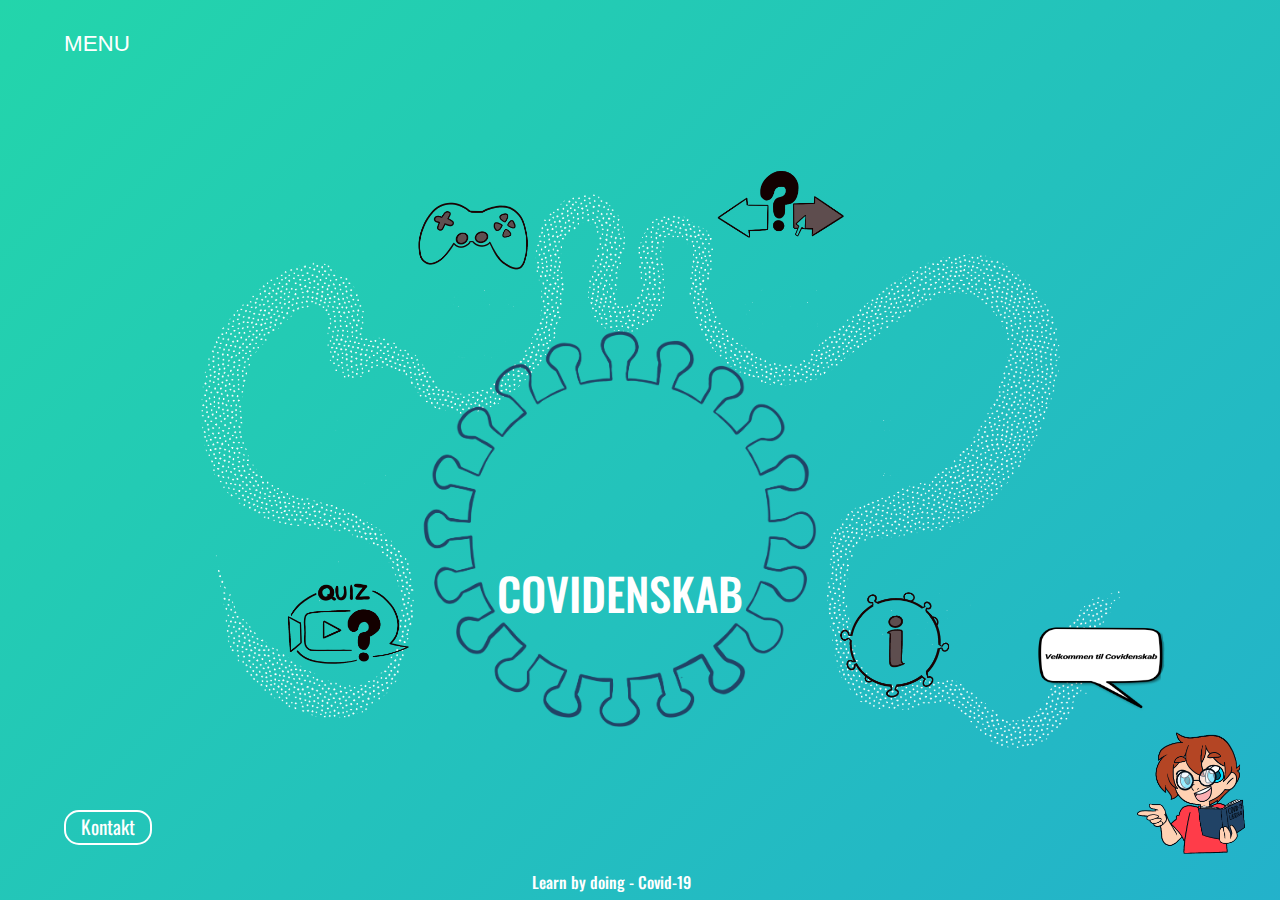
==== index.html @ 861c482c "nkn" ====
<!DOCTYPE html>
<html lang="en">

<head>
  <meta charset="UTF-8">
  <meta name="viewport" content="width=device-width, initial-scale=1.0">
  <meta http-equiv="X-UA-Compatible" content="ie=edge">

  <link rel="shortcut icon" href="">

  <link href="forside_style.css" rel="stylesheet" type="text/css">
  <!-- google font -->
  <link href="https://fonts.googleapis.com/css2?family=Open+Sans:ital,wght@0,300;0,400;0,600;0,700;0,800;1,300;1,400;1,600;1,700;1,800&family=Oswald:wght@200;300;400;500;600;700&display=swap"
    rel="stylesheet">
  <!-- bootstrap CSS -->
  <link rel="stylesheet" href="https://maxcdn.bootstrapcdn.com/bootstrap/4.4.1/css/bootstrap.min.css">
  <!-- jQuery library -->
  <script src="https://ajax.googleapis.com/ajax/libs/jquery/3.4.1/jquery.min.js"></script>
  <!-- Bootstrap JavaScript -->
  <script src="https://maxcdn.bootstrapcdn.com/bootstrap/4.4.1/js/bootstrap.min.js"></script>
  <!-- Font Awesome -->
  <link rel="stylesheet" href="https://use.fontawesome.com/releases/v5.8.1/css/all.css" integrity="sha384-50oBUHEmvpQ+1lW4y57PTFmhCaXp0ML5d60M1M7uH2+nqUivzIebhndOJK28anvf"
    crossorigin="anonymous">

  <title>Covidenskab</title>
</head>


<body>
  <div id="wrapper">

    <div id="baggrund" class="">
      <!-- 
      <nav id="slide-menu">
        <ul>
          <li class="timeline">Timeline</li>
          <li class="events">Events</li>
          <li class="calendar">Calendar</li>
          <li class="sep settings">Settings</li>
          <li class="logout">Logout</li>
        </ul>
      </nav> -->

      <div class="menu">
        <a href="">MENU</a>
      </div>
      <!-- <div class="menu-trigger">
        <h5 class="menu">MENU</h5>
      </div> -->



      <img class="virus" src="billeder/covid.png" alt="virus covid-19">



      <div class="sprite icon1">

        <a onClick="overlayspil()">
          <img alt="controller icon" src="Icon ideas/kontrollerblack.png">
        </a>

        <a onClick="overlayspil()">
          <img alt="controller icon" class="img-top" src="Icon ideas/kontrollerrod.png">
        </a>

      </div>

      <div class="modalbox minispil-box">
        <div class="dialog">
          <button title="Close" onClick="overlayspil()" class="closebutton" id="close">X</button>
          <div>
            <div class="container indhold">
              <h2> Platformspil</h2>
              <img src="billeder/coronaspil.png" alt="klikhistorie">
              <p> I denne aktivitet skal du være hurtig på knapperne! Hjælp Alex med at holde afstand til de andre mennesker
                på sin vej, og sørg for at få samlet håndsprit og ansigtsmasker på vejen. Er du klar til at hoppe højt for
                at holde afstand? Så start spillet!
              </p>
              <a class="btn" href="http://lotte-portfolio.dk/PlatformSpil/index.html">Start</a>
            </div>
          </div>
        </div>
      </div>

      <div class="sprite icon2">

        <a href="historie.html">
          <img alt="klik quiz icon" src="Icon ideas/klikquizblack.png">
        </a>

        <a onClick="overlay()">
          <img alt="klik quiz icon" class="img-top" src="Icon ideas/klikquizrod.png">
        </a>

      </div>


      <div class="modalbox historie-box">
        <div class="dialog">
          <button title="Close" onClick="overlay()" class="closebutton" id="close">X</button>
          <div>
            <div class="container indhold">
              <h2> Historie tid</h2>
              <img src="billeder/klikhistorie.png" alt="klikhistorie">
              <P> I denne aktivitet skal du træffe nogle svære beslutninger for at undgå smittespredning. Du følger Alex igennem
                sin dag, hvor du skal hjælpe med at vælge hvad der skal ske i historien. Sørg for at tage de fornuftigste
                og sikre valg!</P>
              <a class="btn" href="klikhistorie.html">Start</a>
            </div>
          </div>
        </div>
      </div>

      <div class="sprite icon3">

        <a onClick="overlayquiz()">
          <img src="Icon ideas/quizblack.png" alt="quiz icon">
        </a>

        <a onClick="overlayquiz()">
          <img alt="quiz icon" class="img-top" src="Icon ideas/quizrod.png">
        </a>

      </div>

      <div class="modalbox quiz-box">
        <div class="dialog">
          <button title="Close" onClick="overlayquiz()" class="closebutton" id="close">X</button>
          <div>
            <div class="container indhold">
              <h2> Videoquizzen</h2>
              <img src="billeder/videospil.png" alt="klikhistorie">
              <P> I denne aktivitet skal du teste dig selv, og se om du ved mere om corona-virussen end Johan gør. Han har lidt
                svært ved at forstå det, så han stiller nogle spørgsmål, hvor du skal give dit bedste bud på et svar . Start
                aktiviteten og test din viden!</P>
              <a class="btn" href="videoquiz.html">Tag Quiz</a>
            </div>
          </div>
        </div>
      </div>

      <div class="sprite icon4">

        <a href="thecrew.html">
          <img src="Icon ideas/infoblack.png" alt="info">
        </a>

        <a href="thecrew.html">
          <img alt="quiz icon" class="img-top" src="Icon ideas/inforod.png">
        </a>

      </div>

      <div class="header">
        <h1>COVIDENSKAB</h1>
      </div>

      <div class="undertitel">
        <h6>Learn by doing - Covid-19</h6>
      </div>
      <div class="kontakt">
        <a href="kontakt.html">Kontakt</a>
      </div>


      <img src="billeder/header_img.png" class="maskot" alt="dreng med bog">


      <img src="billeder/fcf0a50709e283336ca69100eb79d738.png" class="taleboble" alt="dreng med bog">

    </div>

    <script src="script/quiz.js "></script>

  </div>
  <!--end wrapper -->
</body>

</html>
---- forside_style.css ----
/* #wrapper{
max-width: 1920px;
height: auto;
margin: 0 auto;
} */

/* stopper scrool */
html, body {margin: 0; height: 100%; overflow: hidden}

body{
    background: linear-gradient(-45deg, #ee7752, #e73c7e, #23a6d5, #23d5ab);
	background-size: 400% 400%;
    animation: gradient 15s ease infinite;
    overflow: hidden;
}

#wrapper { 
    background: url(billeder/Baggrund.png) no-repeat center center fixed; 
    -webkit-background-size: cover;
    -moz-background-size: cover;
    -o-background-size: cover;
    background-size: cover;
    width: 100vw;
    height: 100vh;
    z-index: 2;
    position: relative;
  }

  #baggrund{
      position: relative;
      height: 100vh;
  }

 h1, h6, .kontakt a{
    font-family: 'Oswald', sans-serif;
  }

.menu{
    
    position: absolute;
    top: 3%;
    left: 5%;
    z-index: 100;
    text-align: center;
    color: white; 
}
.menu a {
   font-size: 1.4rem !important;
}

.kontakt{
    position: absolute;
    top: 90%;
    left: 5%;
    z-index: 100;
}

.undertitel{
    font-size: 1vw;
    position: absolute;
    top: 97%;
    right: 46%;
    z-index: -11;
    text-align: center;
    
    color: white; 
}

.header{
    
    position: absolute;
    color:white;
    left: 38.8%;
    top:63%;
    z-index: -2;
    text-align: center;
}
.header h1{
    font-size: 3.5vw;
}
.maskot{
    position: absolute;
    top: 81%;
    right: 2%;
    z-index: 100;
    
}
.maskot {
    width: 10%;
    height: auto;
}



.taleboble{
    position: absolute;
    top: 65%;
    right: 9%;
    z-index: 100;
}
.taleboble {
    width: 10%;
    height: auto;
}   


.maskot, .taleboble{
    animation: opacity 10s  ease-out;
}


.kontakt a:link, .kontakt a:visited, .menu a:link, .menu a:visited {
    font-size: 1.2rem;
    color: white;
    text-align: center;
    text-decoration: none;
    display: inline-block;
}

 .kontakt a:link, .kontakt a:visited{
    border: solid 2px white;
    border-radius: 15px;
    padding: 1px 15px;
  }
  
.kontakt a:hover, .kontakt a:active, .menu a:hover, .menu a:active{
    color: #ea5255;
   
  }

  .kontakt a:hover, .kontakt a:active{
    color: #ea5255;
    border: solid 2px #ea5255;
  }

  .virus{
      position: absolute;
      z-index: -2;
      left: 32%;
      top:35%;
      animation: spin 190s ease infinite;
  }
  .virus {
      width: 33%;
      height: auto;
  }

  .sprite img{
      width: 10%;
      height: auto;
      position: absolute;
  }
  .icon1{
      top: 18%;
      left: 32%;
  }
  .icon2{
    top: 15%;
    left: 56%;
}
.icon3{
    top: 62%;
    left: 22%;
}
.icon4{
    top:65%;
    left:65%;
}


.sprite {
    position: relative;
    z-index: 3;
    /* display: inline-block; */
}
.sprite .img-top {
    display: none;
    position: absolute;
    top: 0;
    left: 0;
    z-index: 99;
}
.sprite:hover .img-top {
    display: inline;
    animation: grow 0.8s ease;
}


@keyframes opacity {
    0% {
        display: none;
        opacity: 0;
        transform: translateY(100%);
    }

    1% {
        display: block;
    }
    50%{
        transform: translateY(20%);
        opacity: 0;
        display: block;
    }

    100% {
        transform: translateY(0%);
        display: block;
        opacity: 1;
    }
}


@keyframes spin {
    from {
        transform:rotate(0deg);
    }
    to {
        transform:rotate(360deg);
    }
}

@keyframes grow {
        0% { transform: translate(1px, 1px) rotate(0deg); }
        10% { transform: translate(-1px, -2px) rotate(-1deg); }
        20% { transform: translate(-3px, 0px) rotate(1deg); }
        30% { transform: translate(3px, 2px) rotate(0deg); }
        40% { transform: translate(1px, -1px) rotate(1deg); }

}


@keyframes gradient {
	0% {
		background-position: 0% 50%;
	}
	50% {
		background-position: 100% 50%;
	}
	100% {
		background-position: 0% 50%;
	}
}

@keyframes slide{
	0% {
        transform: translateY(100%);
        overflow: hidden;
    }
	100% {
        transform: translateY(0%);
        overflow: hidden;
	}
}

.container-overlay{
    float:none;
    margin:auto;
    text-align:center
  }
  .container>.overly{
    width:100%;
    height:80px;
    font-size:25px;
    cursor:pointer
  }
  .dialog{
    animation: slide 1s ease ;
  }
  .modalbox {
    
      min-width: 100%;
      position: fixed;
      top: 0;
      right: 0;
      bottom: 0;
      left: 0;
      background: rgba(81, 51, 51, 0.5);
      z-index: 99999;
      pointer-events: auto;
      display:none;
      overflow-y:auto;
      -webkit-overflow-scrolling: touch;
  }
  .modalbox >.dialog {
      max-width: 50%;
      position: relative;
      top: 0%;
      left:15%;
      margin: 5% 10%;
      padding: 5px 20px 13px 20px;
      -moz-border-radius: 10px;
      -webkit-border-radius: 10px;
      border-radius: 10px;
      background: #ffffff;
      box-shadow: 0 0 10px #000000;
      -moz-box-shadow: 0 0 10px #000000;
      -webkit-box-shadow: 0 0 10px #000000;
      display: block;
      pointer-events: auto;
  }
  
  .closebutton {
      float: right;
      font-size: 21px;
      font-weight: 700;
      line-height: 1;
      color: #000;
      text-shadow: 0 1px 0 #fff;
      filter: alpha(opacity=20);
      opacity: .6;
      z-index: 9999;
    cursor:pointer
  }


.historie-box h2, .minispil-box h2 , .quiz-box h2{
    font-family: 'Oswald', sans-serif;
    font-size: 5vh;
    margin-top: 7%;
    margin-left: 10%;
    margin-bottom: 2%;
    display:block;
   
    
    
}
.historie-box p, .minispil-box p, .quiz-box p{
    margin: 2% 9% 2% 10%;
    font-family: 'Open Sans', sans-serif;
}
.historie-box a, .minispil-box a, .quiz-box a{
    font-family: 'Oswald', sans-serif;
    font-size: 6vh;;
    display: block;
    width: 15vw;
    height: 8vh;
    background: linear-gradient(-45deg, #ee7752, #e73c7e, #23a6d5, #23d5ab);
	background-size: 400% 400%;
	animation: gradient 15s ease infinite;
    text-align: center;
    padding-bottom: 10%;
    border:solid 2px #333;
    border-radius: 15px;
    color: #000;
    font-weight: bold;
    margin: 0 auto;
    margin-bottom: 2%;
}
.historie-box a:hover, .minispil-box a:hover, .quiz-box a:hover{
color: #fff;
box-shadow: 6px 7px 5px 1px rgba(0,0,0,0.75);

}
.historie-box img, .minispil-box img, .quiz-box img{
    width: 80%;
    height: auto;
    display: block;
    justify-content: center;
    margin: 0 auto;
}

.home-title span::after{
    content: '';
    position: absolute;
    top: 0;
    right: 0;
    width: 100%;
    height: 100%;
    background: white;
    animation: a-ltr-after 2s cubic-bezier(.77,0,.18,1) forwards;
    transform: translateX(-101%);
}

.home-title span::before{
    content: '';
    position: absolute;
    top: 0;
    right: 0;
    width: 100%;
    height: 100%;
    background: var(--bg-color);
    animation: a-ltr-before 2s cubic-bezier(.77,0,.18,1) forwards;
    transform: translateX(0);
}

.home-title span:nth-of-type(1)::before,
.home-title span:nth-of-type(1)::after{
    animation-delay: 1s;
}

.home-title span:nth-of-type(2)::before,
.home-title span:nth-of-type(2)::after{
    animation-delay: 1.5s;
}

@keyframes a-ltr-after{
    0% {transform: translateX(-100%)}
    100% {transform: translateX(101%)}
}

@keyframes a-ltr-before{
    0% {transform: translateX(0)}
    100% {transform: translateX(200%)}
}
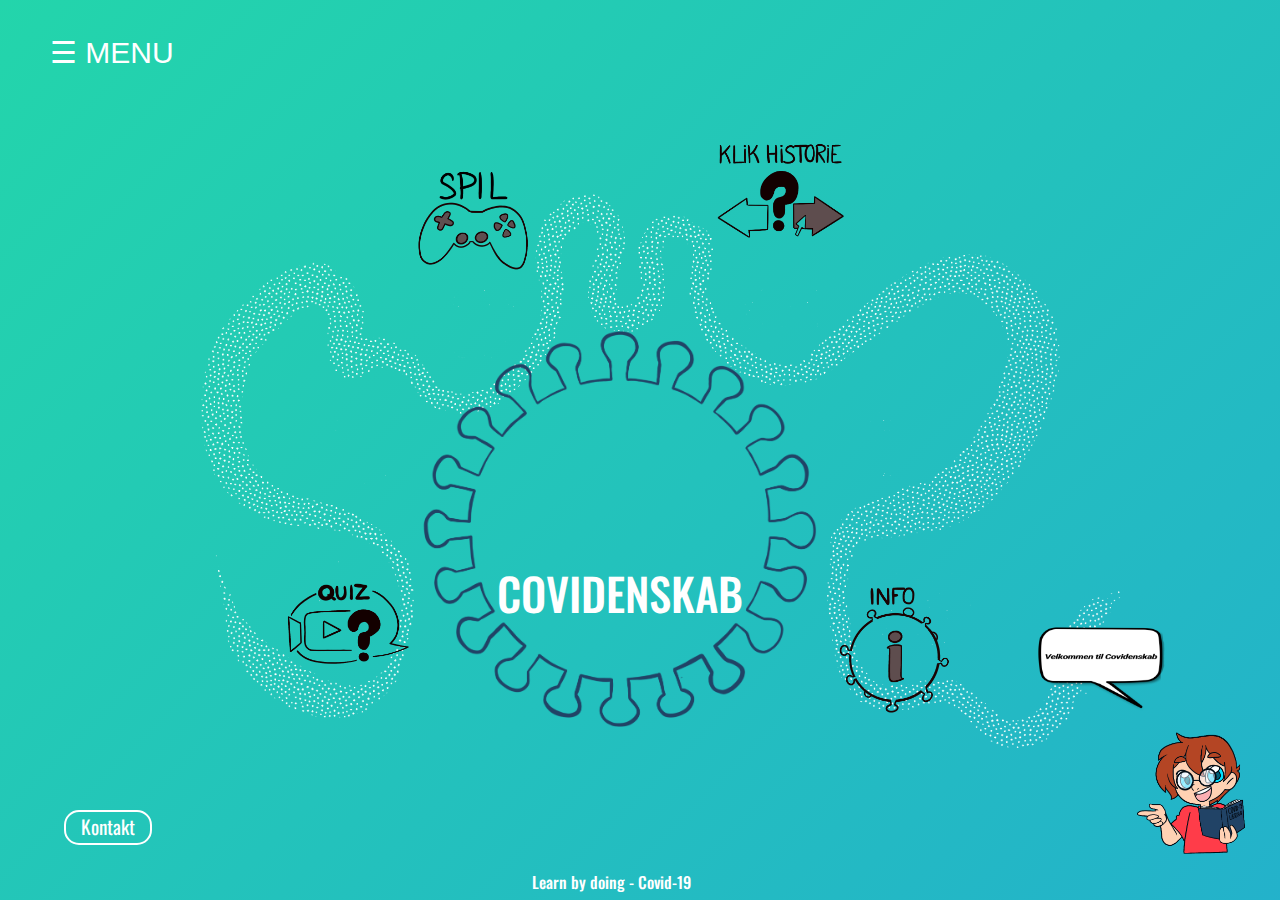
==== commit 0cfa2237: "nye ikoner" ====
--- a/index.html
+++ b/index.html
@@ -6,7 +6,7 @@
   <meta name="viewport" content="width=device-width, initial-scale=1.0">
   <meta http-equiv="X-UA-Compatible" content="ie=edge">
 
-  <link rel="shortcut icon" href="">
+  <link rel="shortcut icon" href="billeder/covid2.png">
 
   <link href="forside_style.css" rel="stylesheet" type="text/css">
   <!-- google font -->
@@ -30,24 +30,15 @@
   <div id="wrapper">
 
     <div id="baggrund" class="">
-      <!-- 
-      <nav id="slide-menu">
-        <ul>
-          <li class="timeline">Timeline</li>
-          <li class="events">Events</li>
-          <li class="calendar">Calendar</li>
-          <li class="sep settings">Settings</li>
-          <li class="logout">Logout</li>
-        </ul>
-      </nav> -->
+      <div id="mySidenav" class="sidenav">
+        <a href="javascript:void(0)" class="closebtn" onclick="closeNav()">&times;</a>
+        <a href="index.html">Forside</a>
+        <a href="thecrew.html">Info</a>
+        <a href="kontakt.html">Kontakt</a>
+      </div>
 
-      <div class="menu">
-        <a href="">MENU</a>
-      </div>
-      <!-- <div class="menu-trigger">
-        <h5 class="menu">MENU</h5>
-      </div> -->
 
+      <span class="opennav" style="font-size:30px;cursor:pointer; " onclick="openNav()">&#9776; MENU</span>
 
 
       <img class="virus" src="billeder/covid.png" alt="virus covid-19">
@@ -57,11 +48,11 @@
       <div class="sprite icon1">
 
         <a onClick="overlayspil()">
-          <img alt="controller icon" src="Icon ideas/kontrollerblack.png">
+          <img alt="controller icon" src="nye ikoner/sortspil_ny.png">
         </a>
 
         <a onClick="overlayspil()">
-          <img alt="controller icon" class="img-top" src="Icon ideas/kontrollerrod.png">
+          <img alt="controller icon" class="img-top" src="nye ikoner/rodspil_ny.png">
         </a>
 
       </div>
@@ -86,11 +77,11 @@
       <div class="sprite icon2">
 
         <a href="historie.html">
-          <img alt="klik quiz icon" src="Icon ideas/klikquizblack.png">
+          <img alt="klik quiz icon" src="nye ikoner/sortklikh_ny.png">
         </a>
 
         <a onClick="overlay()">
-          <img alt="klik quiz icon" class="img-top" src="Icon ideas/klikquizrod.png">
+          <img alt="klik quiz icon" class="img-top" src="nye ikoner/rodklikh_ny.png">
         </a>
 
       </div>
@@ -119,7 +110,7 @@
         </a>
 
         <a onClick="overlayquiz()">
-          <img alt="quiz icon" class="img-top" src="Icon ideas/quizrod.png">
+          <img alt="quiz icon" class="img-top" src="nye ikoner/rodquiz_ny.png">
         </a>
 
       </div>
@@ -143,11 +134,11 @@
       <div class="sprite icon4">
 
         <a href="thecrew.html">
-          <img src="Icon ideas/infoblack.png" alt="info">
+          <img src="nye ikoner/sortinfo_ny.png" alt="info">
         </a>
 
         <a href="thecrew.html">
-          <img alt="quiz icon" class="img-top" src="Icon ideas/inforod.png">
+          <img alt="quiz icon" class="img-top" src="nye ikoner/rodinfo_ny.png">
         </a>
 
       </div>
--- a/forside_style.css
+++ b/forside_style.css
@@ -401,4 +401,56 @@
 @keyframes a-ltr-before{
     0% {transform: translateX(0)}
     100% {transform: translateX(200%)}
-}+}
+
+/*MENU*/
+.sidenav {
+    height: 100%;
+    width: 0;
+    position: fixed;
+    z-index: 1;
+    top: 10;
+    left: 10;
+    background-color: #23a5d5;
+    overflow-x: hidden;
+    transition: 0.5s;
+    padding-top: 60px;
+  }
+  
+  .sidenav a {
+    padding: 8px 8px 8px 32px;
+    text-decoration: none;
+    font-size: 25px;
+    color: #ffffff;
+    display: block;
+    transition: 0.3s;
+    cursor: pointer;
+    font-family: 'Open Sans', sans-serif;
+  }
+  
+  .sidenav a:hover {
+    color: #ea5255;
+    cursor: pointer;
+    text-decoration: none;
+  }
+  
+  .sidenav .closebtn {
+    position: absolute;
+    top: 0;
+    right: 25px;
+    font-size: 36px;
+    margin-left: 50px;
+    cursor: pointer;
+  }
+  .opennav{
+     position: absolute;
+     margin-left: 50px;
+     margin-top: 30px;
+      color: #fff;
+  }
+  
+  @media screen and (max-height: 450px) {
+    .sidenav {padding-top: 15px;}
+    .sidenav a {font-size: 18px;}
+  }
+  /*MENU DONE*/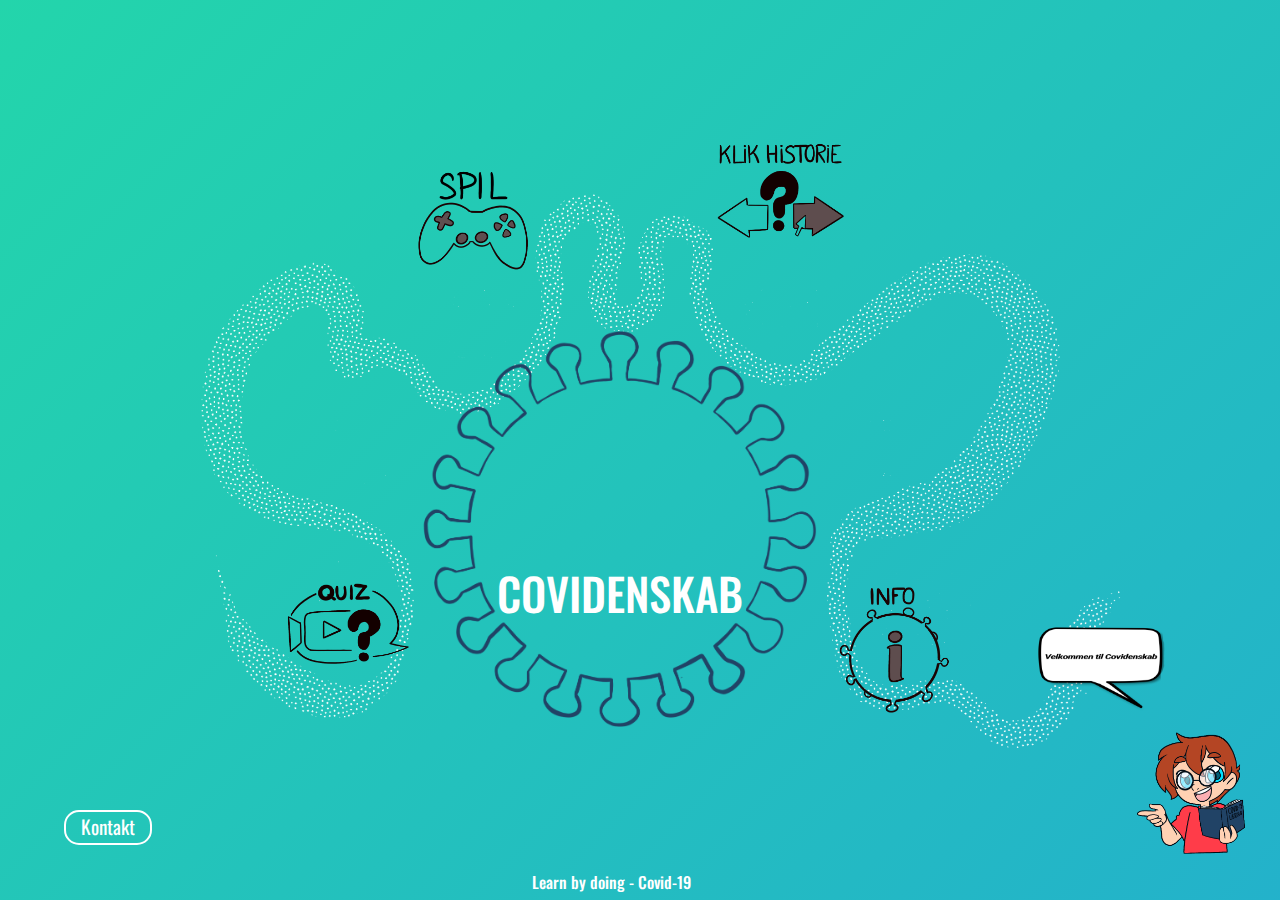
==== commit 14e83f46: "validering" ====
--- a/index.html
+++ b/index.html
@@ -5,7 +5,7 @@
   <meta charset="UTF-8">
   <meta name="viewport" content="width=device-width, initial-scale=1.0">
   <meta http-equiv="X-UA-Compatible" content="ie=edge">
-
+  <!--favicon til browser window-->
   <link rel="shortcut icon" href="billeder/covid2.png">
 
   <link href="forside_style.css" rel="stylesheet" type="text/css">
@@ -29,140 +29,132 @@
 <body>
   <div id="wrapper">
 
-    <div id="baggrund" class="">
-      <div id="mySidenav" class="sidenav">
-        <a href="javascript:void(0)" class="closebtn" onclick="closeNav()">&times;</a>
-        <a href="index.html">Forside</a>
-        <a href="thecrew.html">Info</a>
-        <a href="kontakt.html">Kontakt</a>
-      </div>
+    <!-- rotterende baggrundsbilleder -->
+    <img class="virus" src="billeder/covid.png" alt="virus covid-19">
 
+    <!-- mini spil sprite icon -->
+    <div class="sprite icon1">
 
-      <span class="opennav" style="font-size:30px;cursor:pointer; " onclick="openNav()">&#9776; MENU</span>
+      <a onClick="overlayspil()">
+        <img alt="controller icon" src="ikoner/sortspil_ny.png">
+      </a>
 
+      <a onClick="overlayspil()">
+        <img alt="controller icon" class="img-top" src="ikoner/rodspil_ny.png">
+      </a>
 
-      <img class="virus" src="billeder/covid.png" alt="virus covid-19">
+    </div>
 
-
-
-      <div class="sprite icon1">
-
-        <a onClick="overlayspil()">
-          <img alt="controller icon" src="nye ikoner/sortspil_ny.png">
-        </a>
-
-        <a onClick="overlayspil()">
-          <img alt="controller icon" class="img-top" src="nye ikoner/rodspil_ny.png">
-        </a>
-
-      </div>
-
-      <div class="modalbox minispil-box">
-        <div class="dialog">
-          <button title="Close" onClick="overlayspil()" class="closebutton" id="close">X</button>
-          <div>
-            <div class="container indhold">
-              <h2> Platformspil</h2>
-              <img src="billeder/coronaspil.png" alt="klikhistorie">
-              <p> I denne aktivitet skal du være hurtig på knapperne! Hjælp Alex med at holde afstand til de andre mennesker
-                på sin vej, og sørg for at få samlet håndsprit og ansigtsmasker på vejen. Er du klar til at hoppe højt for
-                at holde afstand? Så start spillet!
-              </p>
-              <a class="btn" href="http://lotte-portfolio.dk/PlatformSpil/index.html">Start</a>
-            </div>
+    <!-- pop up box minispil -->
+    <div class="modalbox minispil-box">
+      <div class="dialog">
+        <button title="Close" onClick="overlayspil()" class="closebutton" id="close">X</button>
+        <div>
+          <div class="container indhold">
+            <h2> Platformspil</h2>
+            <img src="billeder/coronaspil.png" alt="klikhistorie">
+            <p> I denne aktivitet skal du være hurtig på knapperne! Hjælp Alex med at holde afstand til de andre mennesker på
+              sin vej, og sørg for at få samlet håndsprit og ansigtsmasker på vejen. Er du klar til at hoppe højt for at
+              holde afstand? Så start spillet!
+            </p>
+            <a class="btn" href="http://lotte-portfolio.dk/PlatformSpil/index.html">Start</a>
           </div>
         </div>
       </div>
+    </div>
+    <!-- pop up box minispildone -->
+    <div class="sprite icon2">
 
-      <div class="sprite icon2">
+      <a href="historie.html">
+        <img alt="klik quiz icon" src="ikoner/sortklikh_ny.png">
+      </a>
 
-        <a href="historie.html">
-          <img alt="klik quiz icon" src="nye ikoner/sortklikh_ny.png">
-        </a>
+      <a onClick="overlay()">
+        <img alt="klik quiz icon" class="img-top" src="ikoner/rodklikh_ny.png">
+      </a>
 
-        <a onClick="overlay()">
-          <img alt="klik quiz icon" class="img-top" src="nye ikoner/rodklikh_ny.png">
-        </a>
+    </div>
 
-      </div>
-
-
-      <div class="modalbox historie-box">
-        <div class="dialog">
-          <button title="Close" onClick="overlay()" class="closebutton" id="close">X</button>
-          <div>
-            <div class="container indhold">
-              <h2> Historie tid</h2>
-              <img src="billeder/klikhistorie.png" alt="klikhistorie">
-              <P> I denne aktivitet skal du træffe nogle svære beslutninger for at undgå smittespredning. Du følger Alex igennem
-                sin dag, hvor du skal hjælpe med at vælge hvad der skal ske i historien. Sørg for at tage de fornuftigste
-                og sikre valg!</P>
-              <a class="btn" href="klikhistorie.html">Start</a>
-            </div>
+    <!-- pop up historie box  -->
+    <div class="modalbox historie-box">
+      <div class="dialog">
+        <button title="Close" onClick="overlay()" class="closebutton" id="close">X</button>
+        <div>
+          <div class="container indhold">
+            <h2> Historie tid</h2>
+            <img src="billeder/klikhistorie.png" alt="klikhistorie">
+            <P> I denne aktivitet skal du træffe nogle svære beslutninger for at undgå smittespredning. Du følger Alex igennem
+              sin dag, hvor du skal hjælpe med at vælge hvad der skal ske i historien. Sørg for at tage de fornuftigste og
+              sikre valg!</P>
+            <a class="btn" href="klikhistorie.html">Start</a>
           </div>
         </div>
       </div>
+    </div>
 
-      <div class="sprite icon3">
+    <!-- quiz sprite -->
+    <div class="sprite icon3">
 
-        <a onClick="overlayquiz()">
-          <img src="Icon ideas/quizblack.png" alt="quiz icon">
-        </a>
+      <a onClick="overlayquiz()">
+        <img src="ikoner/quizblack.png" alt="quiz icon">
+      </a>
 
-        <a onClick="overlayquiz()">
-          <img alt="quiz icon" class="img-top" src="nye ikoner/rodquiz_ny.png">
-        </a>
+      <a onClick="overlayquiz()">
+        <img alt="quiz icon" class="img-top" src="ikoner/rodquiz_ny.png">
+      </a>
 
-      </div>
+    </div>
 
-      <div class="modalbox quiz-box">
-        <div class="dialog">
-          <button title="Close" onClick="overlayquiz()" class="closebutton" id="close">X</button>
-          <div>
-            <div class="container indhold">
-              <h2> Videoquizzen</h2>
-              <img src="billeder/videospil.png" alt="klikhistorie">
-              <P> I denne aktivitet skal du teste dig selv, og se om du ved mere om corona-virussen end Johan gør. Han har lidt
-                svært ved at forstå det, så han stiller nogle spørgsmål, hvor du skal give dit bedste bud på et svar . Start
-                aktiviteten og test din viden!</P>
-              <a class="btn" href="videoquiz.html">Tag Quiz</a>
-            </div>
+    <!-- pop up box quiz -->
+    <div class="modalbox quiz-box">
+      <div class="dialog">
+        <button title="Close" onClick="overlayquiz()" class="closebutton" id="close">X</button>
+        <div>
+          <div class="container indhold">
+            <h2> Videoquizzen</h2>
+            <img src="billeder/videospil.png" alt="klikhistorie">
+            <P> I denne aktivitet skal du teste dig selv, og se om du ved mere om corona-virussen end Johan gør. Han har lidt
+              svært ved at forstå det, så han stiller nogle spørgsmål, hvor du skal give dit bedste bud på et svar . Start
+              aktiviteten og test din viden!</P>
+            <a class="btn" href="videoquiz.html">Tag Quiz</a>
           </div>
         </div>
       </div>
+    </div>
 
-      <div class="sprite icon4">
+    <!-- info icon -->
+    <div class="sprite icon4">
 
-        <a href="thecrew.html">
-          <img src="nye ikoner/sortinfo_ny.png" alt="info">
-        </a>
+      <a href="thecrew.html">
+        <img src="ikoner/sortinfo_ny.png" alt="info">
+      </a>
 
-        <a href="thecrew.html">
-          <img alt="quiz icon" class="img-top" src="nye ikoner/rodinfo_ny.png">
-        </a>
-
-      </div>
-
-      <div class="header">
-        <h1>COVIDENSKAB</h1>
-      </div>
-
-      <div class="undertitel">
-        <h6>Learn by doing - Covid-19</h6>
-      </div>
-      <div class="kontakt">
-        <a href="kontakt.html">Kontakt</a>
-      </div>
-
-
-      <img src="billeder/header_img.png" class="maskot" alt="dreng med bog">
-
-
-      <img src="billeder/fcf0a50709e283336ca69100eb79d738.png" class="taleboble" alt="dreng med bog">
+      <a href="thecrew.html">
+        <img alt="quiz icon" class="img-top" src="ikoner/rodinfo_ny.png">
+      </a>
 
     </div>
 
-    <script src="script/quiz.js "></script>
+    <div class="header">
+      <h1>COVIDENSKAB</h1>
+    </div>
+
+    <div class="undertitel">
+      <h6>Learn by doing - Covid-19</h6>
+    </div>
+    <div class="kontakt">
+      <a href="kontakt.html">Kontakt</a>
+    </div>
+
+    <!-- alex maskot billede -->
+    <img src="billeder/header_img.png" class="maskot" alt="dreng med bog">
+
+    <!-- tale boblen -->
+    <img src="billeder/fcf0a50709e283336ca69100eb79d738.png" class="taleboble" alt="dreng med bog">
+
+  </div>
+
+  <script src="script/quiz.js "></script>
 
   </div>
   <!--end wrapper -->
--- a/forside_style.css
+++ b/forside_style.css
@@ -1,19 +1,14 @@
-/* #wrapper{
-max-width: 1920px;
-height: auto;
-margin: 0 auto;
-} */
 
 /* stopper scrool */
 html, body {margin: 0; height: 100%; overflow: hidden}
-
+/* body med skiftende farver */
 body{
     background: linear-gradient(-45deg, #ee7752, #e73c7e, #23a6d5, #23d5ab);
 	background-size: 400% 400%;
     animation: gradient 15s ease infinite;
     overflow: hidden;
 }
-
+/* fungere som body brugt til baggrunds billede */
 #wrapper { 
     background: url(billeder/Baggrund.png) no-repeat center center fixed; 
     -webkit-background-size: cover;
@@ -26,33 +21,43 @@
     position: relative;
   }
 
-  #baggrund{
+#baggrund{
       position: relative;
       height: 100vh;
-  }
-
- h1, h6, .kontakt a{
+}
+
+h1, h6, .kontakt a{
     font-family: 'Oswald', sans-serif;
-  }
-
-.menu{
-    
-    position: absolute;
-    top: 3%;
-    left: 5%;
+}
+
+.header h1{
+    font-size: 3.5vw;
+}
+
+/* forside postion elemeter */
+
+.taleboble{
+    position: absolute;
+    top: 65%;
+    right: 9%;
     z-index: 100;
-    text-align: center;
-    color: white; 
-}
-.menu a {
-   font-size: 1.4rem !important;
-}
-
-.kontakt{
-    position: absolute;
-    top: 90%;
-    left: 5%;
-    z-index: 100;
+}
+
+.taleboble {
+    width: 10%;
+    height: auto;
+} 
+
+.maskot{
+    position: absolute;
+    top: 81%;
+    right: 2%;
+    z-index: 100;  
+}
+
+.maskot {
+    width: 10%;
+    height: auto;
 }
 
 .undertitel{
@@ -62,12 +67,30 @@
     right: 46%;
     z-index: -11;
     text-align: center;
-    
     color: white; 
 }
 
-.header{
-    
+.kontakt{
+    position: absolute;
+    top: 90%;
+    left: 5%;
+    z-index: 100;
+}
+
+.virus{
+    position: absolute;
+    z-index: -2;
+    left: 32%;
+    top:35%;
+    animation: spin 190s ease infinite;
+}
+
+.virus {
+    width: 33%;
+    height: auto;
+}
+
+.header{ 
     position: absolute;
     color:white;
     left: 38.8%;
@@ -75,38 +98,8 @@
     z-index: -2;
     text-align: center;
 }
-.header h1{
-    font-size: 3.5vw;
-}
-.maskot{
-    position: absolute;
-    top: 81%;
-    right: 2%;
-    z-index: 100;
-    
-}
-.maskot {
-    width: 10%;
-    height: auto;
-}
-
-
-
-.taleboble{
-    position: absolute;
-    top: 65%;
-    right: 9%;
-    z-index: 100;
-}
-.taleboble {
-    width: 10%;
-    height: auto;
-}   
-
-
-.maskot, .taleboble{
-    animation: opacity 10s  ease-out;
-}
+
+/* kontakt knap */
 
 
 .kontakt a:link, .kontakt a:visited, .menu a:link, .menu a:visited {
@@ -124,8 +117,7 @@
   }
   
 .kontakt a:hover, .kontakt a:active, .menu a:hover, .menu a:active{
-    color: #ea5255;
-   
+    color: #ea5255;  
   }
 
   .kontakt a:hover, .kontakt a:active{
@@ -133,28 +125,20 @@
     border: solid 2px #ea5255;
   }
 
-  .virus{
-      position: absolute;
-      z-index: -2;
-      left: 32%;
-      top:35%;
-      animation: spin 190s ease infinite;
-  }
-  .virus {
-      width: 33%;
-      height: auto;
-  }
-
-  .sprite img{
-      width: 10%;
-      height: auto;
-      position: absolute;
-  }
-  .icon1{
-      top: 18%;
-      left: 32%;
-  }
-  .icon2{
+  /* kontakt knap done */
+
+  /* sprites (ikoner der skifter når man hover) */
+
+.sprite img{
+    width: 10%;
+    height: auto;
+    position: absolute;
+  }
+.icon1{
+    top: 18%;
+    left: 32%;
+  }
+.icon2{
     top: 15%;
     left: 56%;
 }
@@ -166,12 +150,9 @@
     top:65%;
     left:65%;
 }
-
-
 .sprite {
     position: relative;
     z-index: 3;
-    /* display: inline-block; */
 }
 .sprite .img-top {
     display: none;
@@ -185,6 +166,15 @@
     animation: grow 0.8s ease;
 }
 
+/* sprites done */
+
+
+
+.maskot, .taleboble{
+    animation: opacity 10s  ease-out;
+}
+
+/* keyframes til animations */
 
 @keyframes opacity {
     0% {
@@ -208,7 +198,6 @@
         opacity: 1;
     }
 }
-
 
 @keyframes spin {
     from {
@@ -227,7 +216,6 @@
         40% { transform: translate(1px, -1px) rotate(1deg); }
 
 }
-
 
 @keyframes gradient {
 	0% {
@@ -252,22 +240,25 @@
 	}
 }
 
+/* popup boxe */
 .container-overlay{
     float:none;
     margin:auto;
     text-align:center
   }
+
   .container>.overly{
     width:100%;
     height:80px;
     font-size:25px;
     cursor:pointer
   }
+
   .dialog{
     animation: slide 1s ease ;
   }
+
   .modalbox {
-    
       min-width: 100%;
       position: fixed;
       top: 0;
@@ -279,7 +270,6 @@
       pointer-events: auto;
       display:none;
       overflow-y:auto;
-      -webkit-overflow-scrolling: touch;
   }
   .modalbox >.dialog {
       max-width: 50%;
@@ -288,13 +278,9 @@
       left:15%;
       margin: 5% 10%;
       padding: 5px 20px 13px 20px;
-      -moz-border-radius: 10px;
-      -webkit-border-radius: 10px;
       border-radius: 10px;
       background: #ffffff;
       box-shadow: 0 0 10px #000000;
-      -moz-box-shadow: 0 0 10px #000000;
-      -webkit-box-shadow: 0 0 10px #000000;
       display: block;
       pointer-events: auto;
   }
@@ -312,22 +298,21 @@
     cursor:pointer
   }
 
-
 .historie-box h2, .minispil-box h2 , .quiz-box h2{
     font-family: 'Oswald', sans-serif;
     font-size: 5vh;
     margin-top: 7%;
     margin-left: 10%;
     margin-bottom: 2%;
-    display:block;
-   
-    
-    
-}
+    display:block;  
+}
+
 .historie-box p, .minispil-box p, .quiz-box p{
     margin: 2% 9% 2% 10%;
     font-family: 'Open Sans', sans-serif;
 }
+
+/* popup box knap */
 .historie-box a, .minispil-box a, .quiz-box a{
     font-family: 'Oswald', sans-serif;
     font-size: 6vh;;
@@ -349,8 +334,8 @@
 .historie-box a:hover, .minispil-box a:hover, .quiz-box a:hover{
 color: #fff;
 box-shadow: 6px 7px 5px 1px rgba(0,0,0,0.75);
-
-}
+}
+/* popup box knap done */
 .historie-box img, .minispil-box img, .quiz-box img{
     width: 80%;
     height: auto;
@@ -359,98 +344,3 @@
     margin: 0 auto;
 }
 
-.home-title span::after{
-    content: '';
-    position: absolute;
-    top: 0;
-    right: 0;
-    width: 100%;
-    height: 100%;
-    background: white;
-    animation: a-ltr-after 2s cubic-bezier(.77,0,.18,1) forwards;
-    transform: translateX(-101%);
-}
-
-.home-title span::before{
-    content: '';
-    position: absolute;
-    top: 0;
-    right: 0;
-    width: 100%;
-    height: 100%;
-    background: var(--bg-color);
-    animation: a-ltr-before 2s cubic-bezier(.77,0,.18,1) forwards;
-    transform: translateX(0);
-}
-
-.home-title span:nth-of-type(1)::before,
-.home-title span:nth-of-type(1)::after{
-    animation-delay: 1s;
-}
-
-.home-title span:nth-of-type(2)::before,
-.home-title span:nth-of-type(2)::after{
-    animation-delay: 1.5s;
-}
-
-@keyframes a-ltr-after{
-    0% {transform: translateX(-100%)}
-    100% {transform: translateX(101%)}
-}
-
-@keyframes a-ltr-before{
-    0% {transform: translateX(0)}
-    100% {transform: translateX(200%)}
-}
-
-/*MENU*/
-.sidenav {
-    height: 100%;
-    width: 0;
-    position: fixed;
-    z-index: 1;
-    top: 10;
-    left: 10;
-    background-color: #23a5d5;
-    overflow-x: hidden;
-    transition: 0.5s;
-    padding-top: 60px;
-  }
-  
-  .sidenav a {
-    padding: 8px 8px 8px 32px;
-    text-decoration: none;
-    font-size: 25px;
-    color: #ffffff;
-    display: block;
-    transition: 0.3s;
-    cursor: pointer;
-    font-family: 'Open Sans', sans-serif;
-  }
-  
-  .sidenav a:hover {
-    color: #ea5255;
-    cursor: pointer;
-    text-decoration: none;
-  }
-  
-  .sidenav .closebtn {
-    position: absolute;
-    top: 0;
-    right: 25px;
-    font-size: 36px;
-    margin-left: 50px;
-    cursor: pointer;
-  }
-  .opennav{
-     position: absolute;
-     margin-left: 50px;
-     margin-top: 30px;
-      color: #fff;
-  }
-  
-  @media screen and (max-height: 450px) {
-    .sidenav {padding-top: 15px;}
-    .sidenav a {font-size: 18px;}
-  }
-  /*MENU DONE*/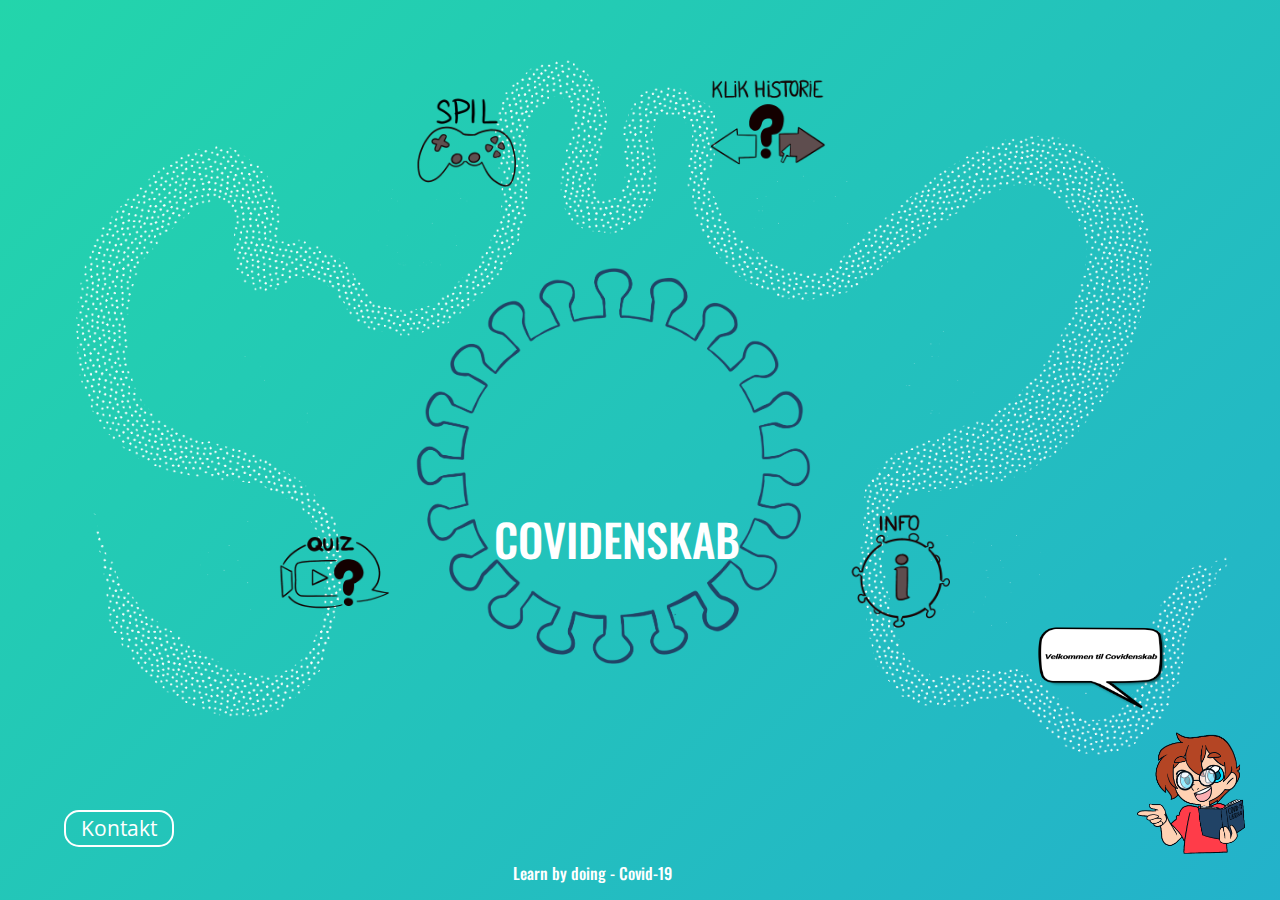
==== commit e401c964: "forside og struktur rettet" ====
--- a/index.html
+++ b/index.html
@@ -8,7 +8,7 @@
   <!--favicon til browser window-->
   <link rel="shortcut icon" href="billeder/covid2.png">
 
-  <link href="forside_style.css" rel="stylesheet" type="text/css">
+  <link href="styles/forside_style.css" rel="stylesheet" type="text/css">
   <!-- google font -->
   <link href="https://fonts.googleapis.com/css2?family=Open+Sans:ital,wght@0,300;0,400;0,600;0,700;0,800;1,300;1,400;1,600;1,700;1,800&family=Oswald:wght@200;300;400;500;600;700&display=swap"
     rel="stylesheet">
@@ -154,7 +154,7 @@
 
   </div>
 
-  <script src="script/quiz.js "></script>
+  <script src="script/script.js "></script>
 
   </div>
   <!--end wrapper -->
--- a/styles/forside_style.css
+++ b/styles/forside_style.css
@@ -0,0 +1,350 @@
+
+/* stopper scrool */
+html, body {margin: 0; height: 100vh; overflow: hidden}
+/* body med skiftende farver */
+body{
+    background: linear-gradient(-45deg, #ee7752, #e73c7e, #23a6d5, #23d5ab);
+	background-size: 400% 400%;
+    animation: gradient 15s ease infinite;
+    overflow: hidden;
+}
+/* fungere som body brugt til baggrunds billede */
+#wrapper { 
+    background: url(../billeder/Baggrund.png) no-repeat center center fixed; 
+    -webkit-background-size: cover;
+    -moz-background-size: cover;
+    -o-background-size: cover;
+    background-size: cover;
+    width: 100vw;
+    height: 100vh;
+    z-index: 2;
+    position: relative;
+  }
+
+#baggrund{
+      position: relative;
+      height: 100vh;
+}
+.kontakt a{
+    font-family: 'Open Sans', sans-serif;
+}
+h1, h6{
+    font-family: 'Oswald', sans-serif;
+}
+
+.header h1{
+    font-size: 3.5vw;
+}
+
+/* forside postion elemeter */
+
+.taleboble{
+    position: absolute;
+    top: 65%;
+    right: 9%;
+    z-index: 100;
+}
+
+.taleboble {
+    width: 10%;
+    height: auto;
+} 
+
+.maskot{
+    position: absolute;
+    top: 81%;
+    right: 2%;
+    z-index: 100;  
+}
+
+.maskot {
+    width: 10%;
+    height: auto;
+}
+
+.undertitel{
+    font-size: 1vw;
+    position: absolute;
+    top: 96%;
+    right: 47.5%;
+    z-index: -11;
+    text-align: center;
+    color: white; 
+}
+
+.kontakt{
+    position: absolute;
+    top: 90%;
+    left: 5%;
+    z-index: 100;
+}
+
+.virus{
+    position: absolute;
+    z-index: -2;
+    left: 31.5%;
+    top:28%;
+    animation: spin 190s ease infinite;
+}
+
+.virus {
+    width: 33%;
+    height: auto;
+}
+
+.header{ 
+    position: absolute;
+    color:white;
+    left: 38.6%;
+    top:57%;
+    z-index: -2;
+    text-align: center;
+}
+
+/* kontakt knap */
+
+
+.kontakt a:link, .kontakt a:visited, .menu a:link, .menu a:visited {
+    font-size: 2.3vh;
+    color: white;
+    text-align: center;
+    text-decoration: none;
+    display: inline-block;
+}
+
+ .kontakt a:link, .kontakt a:visited{
+    border: solid 2px white;
+    border-radius: 15px;
+    padding: 1px 15px;
+  }
+  
+.kontakt a:hover, .kontakt a:active, .menu a:hover, .menu a:active{
+    color: #ea5255;  
+  }
+
+  .kontakt a:hover, .kontakt a:active{
+    color: #ea5255;
+    border: solid 2px #ea5255;
+  }
+
+  /* kontakt knap done */
+
+  /* sprites (ikoner der skifter når man hover) */
+
+.sprite img{
+    width: 9%;
+    height: auto;
+    position: absolute;
+  }
+.icon1{
+    top: 10%;
+    left: 32%;
+  }
+.icon2{
+    top: 8%;
+    left: 55.5%;
+}
+.icon3{
+    top: 57%;
+    left: 21.5%;
+}
+.icon4{
+    top:57%;
+    left:66%;
+}
+.sprite {
+    position: relative;
+    z-index: 3;
+}
+.sprite .img-top {
+    display: none;
+    position: absolute;
+    top: 0;
+    left: 0;
+    z-index: 99;
+}
+.sprite:hover .img-top {
+    display: inline;
+    animation: grow 0.8s ease;
+}
+
+/* sprites done */
+
+
+
+.maskot, .taleboble{
+    animation: opacity 10s  ease-out;
+}
+
+/* keyframes til animations */
+
+@keyframes opacity {
+    0% {
+        display: none;
+        opacity: 0;
+        transform: translateY(100%);
+    }
+
+    1% {
+        display: block;
+    }
+    50%{
+        transform: translateY(20%);
+        opacity: 0;
+        display: block;
+    }
+
+    100% {
+        transform: translateY(0%);
+        display: block;
+        opacity: 1;
+    }
+}
+
+@keyframes spin {
+    from {
+        transform:rotate(0deg);
+    }
+    to {
+        transform:rotate(360deg);
+    }
+}
+
+@keyframes grow {
+        0% { transform: translate(1px, 1px) rotate(0deg); }
+        10% { transform: translate(-1px, -2px) rotate(-1deg); }
+        20% { transform: translate(-3px, 0px) rotate(1deg); }
+        30% { transform: translate(3px, 2px) rotate(0deg); }
+        40% { transform: translate(1px, -1px) rotate(1deg); }
+
+}
+
+@keyframes gradient {
+	0% {
+		background-position: 0% 50%;
+	}
+	50% {
+		background-position: 100% 50%;
+	}
+	100% {
+		background-position: 0% 50%;
+	}
+}
+
+@keyframes slide{
+	0% {
+        transform: translateY(100%);
+        overflow: hidden;
+    }
+	100% {
+        transform: translateY(0%);
+        overflow: hidden;
+	}
+}
+
+
+
+/* popup boxe */
+.container-overlay{
+    float:none;
+    margin:auto;
+    text-align:center
+  }
+
+  .container>.overly{
+    width:100%;
+    height:80px;
+    font-size:25px;
+    cursor:pointer
+  }
+
+  .dialog{
+    animation: slide 1s ease ;
+  }
+
+  .modalbox {
+      min-width: 100%;
+      position: fixed;
+      top: 0;
+      right: 0;
+      bottom: 0;
+      left: 0;
+      background: rgba(81, 51, 51, 0.5);
+      z-index: 99999;
+      pointer-events: auto;
+      display:none;
+      overflow-y:auto;
+  }
+  .modalbox >.dialog {
+      max-width: 50vw;
+      position: relative;
+      top: 0%;
+      left:13%;
+      margin: 5% 10%;
+      padding: 5px 20px 13px 20px;
+      border-radius: 10px;
+      background: #ffffff;
+      box-shadow: 0 0 10px #000000;
+      display: block;
+      pointer-events: auto;
+  }
+  
+  .closebutton {
+      float: right;
+      font-size: 21px;
+      font-weight: 700;
+      line-height: 1;
+      color: #000;
+      text-shadow: 0 1px 0 #fff;
+      filter: alpha(opacity=20);
+      opacity: .6;
+      z-index: 9999;
+    cursor:pointer
+  }
+
+.historie-box h2, .minispil-box h2 , .quiz-box h2{
+    font-family: 'Oswald', sans-serif;
+    font-size: 5vh;
+    margin-top: 7%;
+    margin-left: 10%;
+    margin-bottom: 2%;
+    display:block;  
+}
+
+.historie-box p, .minispil-box p, .quiz-box p{
+    margin: 2% 9% 2% 10%;
+    font-family: 'Open Sans', sans-serif;
+}
+
+/* popup box knap */
+.historie-box a, .minispil-box a, .quiz-box a{
+    font-family: 'Oswald', sans-serif;
+    font-size: 6vh;;
+    display: block;
+    width: 15vw;
+    height: 8vh;
+    background: linear-gradient(-45deg, #ee7752, #e73c7e, #23a6d5, #23d5ab);
+	background-size: 400% 400%;
+	animation: gradient 15s ease infinite;
+    text-align: center;
+    padding-bottom: 10%;
+    border:solid 2px #333;
+    border-radius: 15px;
+    color: #000;
+    font-weight: bold;
+    margin: 0 auto;
+    margin-bottom: 2%;
+}
+.historie-box a:hover, .minispil-box a:hover, .quiz-box a:hover{
+color: #fff;
+box-shadow: 6px 7px 5px 1px rgba(0,0,0,0.75);
+}
+/* popup box knap done */
+.historie-box img, .minispil-box img, .quiz-box img{
+    width: 80%;
+    height: auto;
+    display: block;
+    justify-content: center;
+    margin: 0 auto;
+}
+
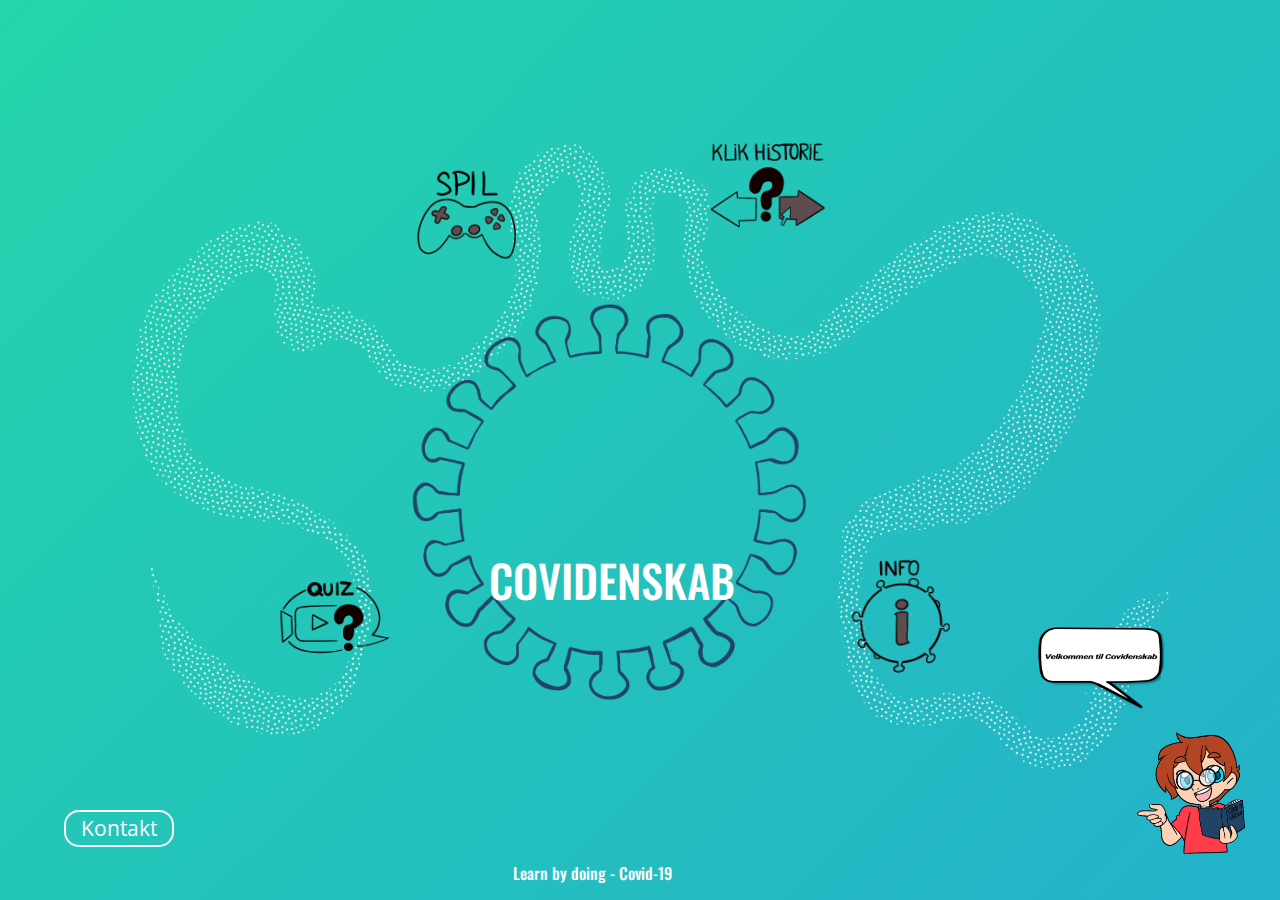
==== commit dc77bc75: "validate index" ====
--- a/index.html
+++ b/index.html
@@ -48,7 +48,7 @@
     <!-- pop up box minispil -->
     <div class="modalbox minispil-box">
       <div class="dialog">
-        <button title="Close" onClick="overlayspil()" class="closebutton" id="close">X</button>
+        <button title="Close" onClick="overlayspil()" class="closebutton">X</button>
         <div>
           <div class="container indhold">
             <h2> Platformspil</h2>
@@ -78,7 +78,7 @@
     <!-- pop up historie box  -->
     <div class="modalbox historie-box">
       <div class="dialog">
-        <button title="Close" onClick="overlay()" class="closebutton" id="close">X</button>
+        <button title="Close" onClick="overlay()" class="closebutton">X</button>
         <div>
           <div class="container indhold">
             <h2> Historie tid</h2>
@@ -108,7 +108,7 @@
     <!-- pop up box quiz -->
     <div class="modalbox quiz-box">
       <div class="dialog">
-        <button title="Close" onClick="overlayquiz()" class="closebutton" id="close">X</button>
+        <button title="Close" onClick="overlayquiz()" class="closebutton">X</button>
         <div>
           <div class="container indhold">
             <h2> Videoquizzen</h2>
@@ -156,7 +156,7 @@
 
   <script src="script/script.js "></script>
 
-  </div>
+
   <!--end wrapper -->
 </body>
 
--- a/styles/forside_style.css
+++ b/styles/forside_style.css
@@ -82,9 +82,9 @@
 .virus{
     position: absolute;
     z-index: -2;
-    left: 31.5%;
-    top:28%;
-    animation: spin 190s ease infinite;
+    left: 31.2%;
+    top:32%;
+    animation: spin 280s ease infinite;
 }
 
 .virus {
@@ -95,8 +95,8 @@
 .header{ 
     position: absolute;
     color:white;
-    left: 38.6%;
-    top:57%;
+    left: 38.2%;
+    top:61.5%;
     z-index: -2;
     text-align: center;
 }
@@ -137,19 +137,19 @@
     position: absolute;
   }
 .icon1{
-    top: 10%;
+    top: 18%;
     left: 32%;
   }
 .icon2{
-    top: 8%;
+    top: 15%;
     left: 55.5%;
 }
 .icon3{
-    top: 57%;
+    top: 62%;
     left: 21.5%;
 }
 .icon4{
-    top:57%;
+    top:62%;
     left:66%;
 }
 .sprite {
@@ -299,7 +299,7 @@
       filter: alpha(opacity=20);
       opacity: .6;
       z-index: 9999;
-    cursor:pointer
+    cursor:pointer;
   }
 
 .historie-box h2, .minispil-box h2 , .quiz-box h2{
